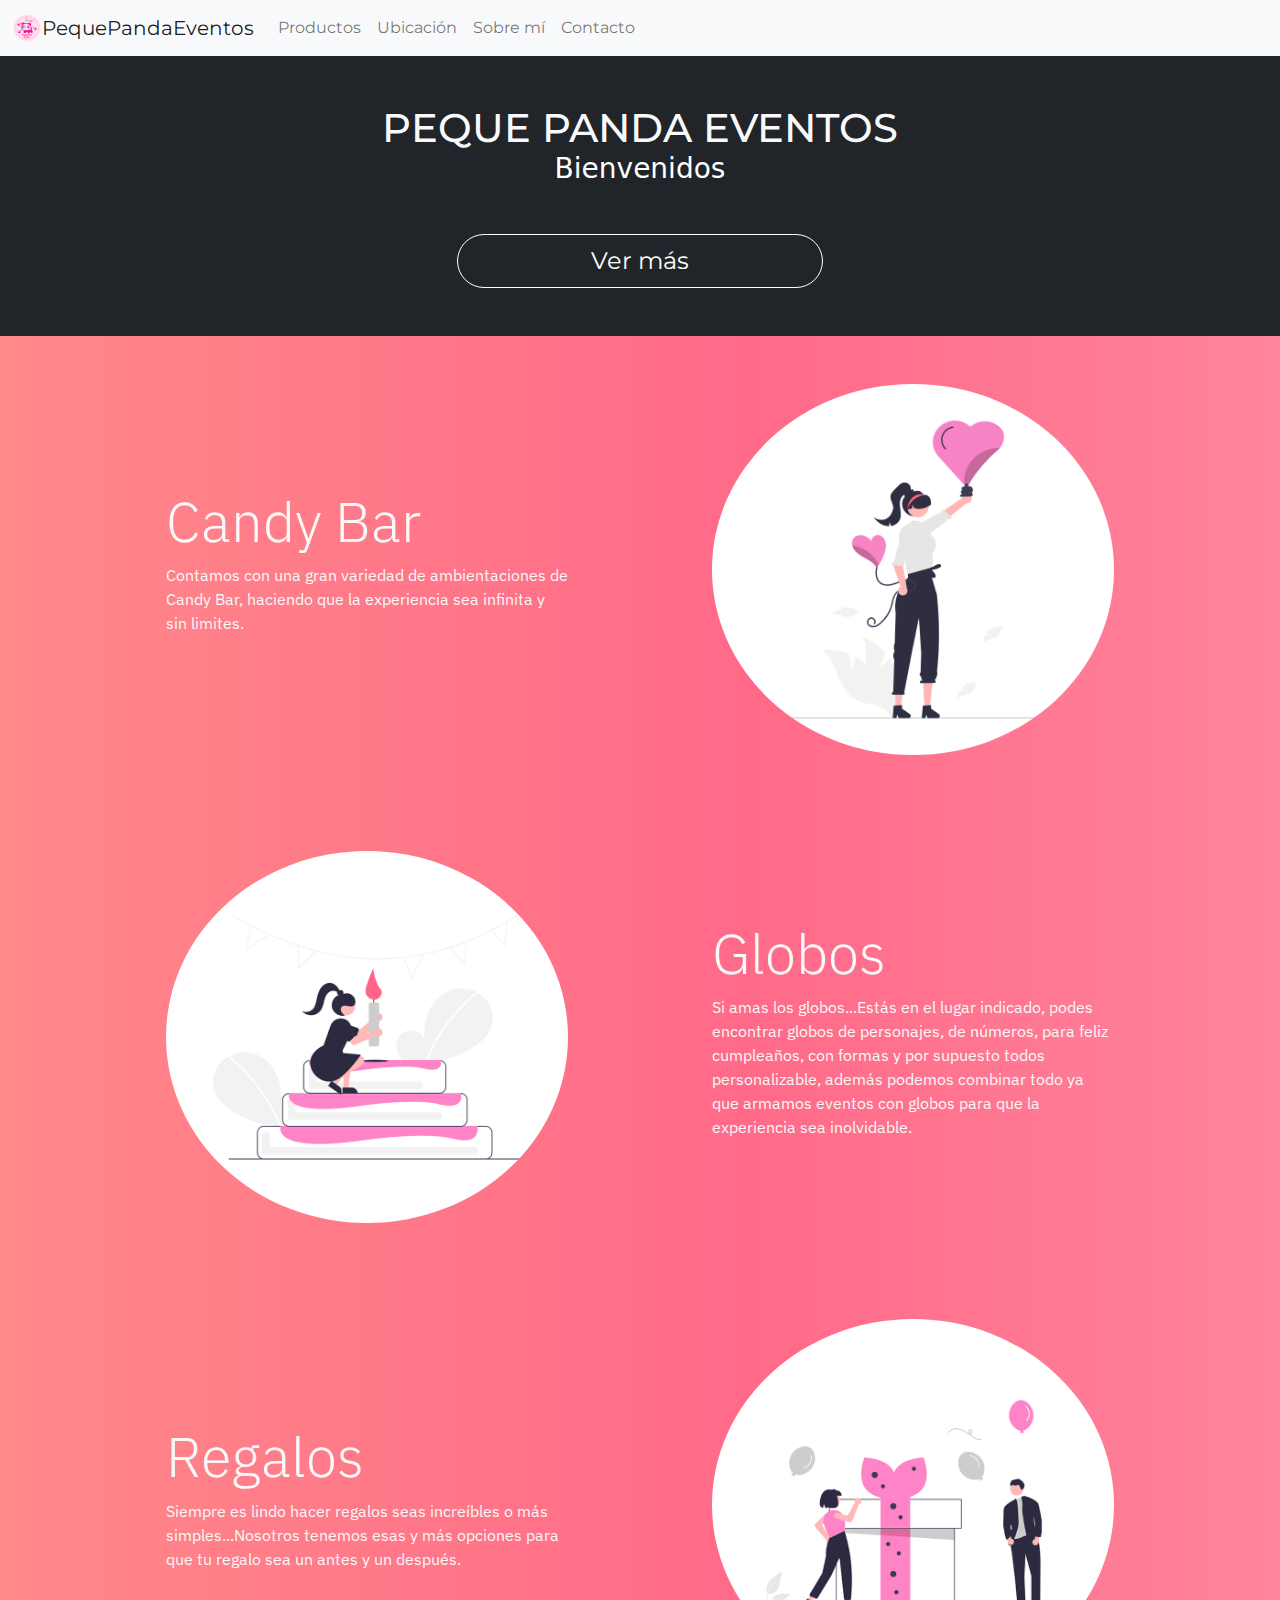
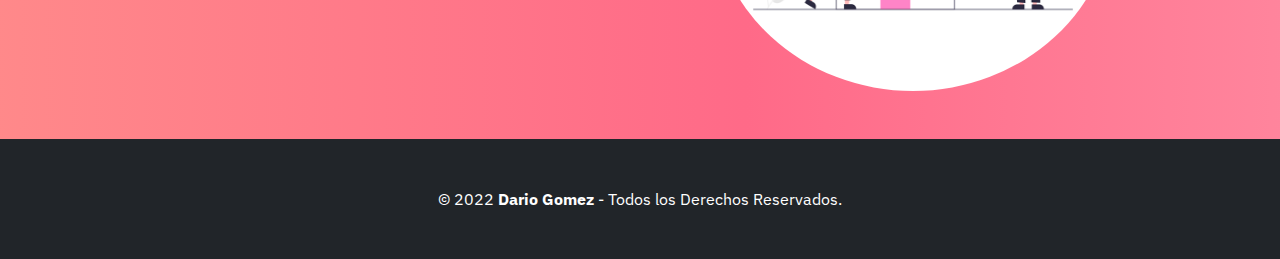
==== index.html @ 3ef7e8fd "primera version" ====
<!DOCTYPE html>
<html lang="es">
<head>
  <meta charset="UTF-8">
  <meta http-equiv="X-UA-Compatible" content="IE=edge">
  <meta name="viewport" content="width=device-width, initial-scale=1">
  <link rel="shortcut icon" href="./media/img/favicon.ico">
  <link rel="preconnect" href="https://fonts.googleapis.com">
  <link rel="preconnect" href="https://fonts.gstatic.com" crossorigin>
  <link href="https://fonts.googleapis.com/css2?family=IBM+Plex+Sans&family=Montserrat:wght@800&display=swap" rel="stylesheet">
  <link rel="stylesheet" href="./css/bootstrap.min.css">
  <link rel="stylesheet" href="./css/estilo.css">
  <title>Inicio-PequePandaEvemtos</title>
</head>
<body>
  <!-- Header-->
  <header>
    <nav class="navbar navbar-expand-lg navbar-light bg-light">
      <div class="container-fluid">
        <img src="./media/img/LOGO.png" width="30" height="30" alt="logo">
        <a class="navbar-brand" href="./index2.html">PequePandaEventos</a>
        <button class="navbar-toggler" type="button" data-bs-toggle="collapse" data-bs-target="#navbarNavDropdown" aria-controls="navbarNavDropdown" aria-expanded="false" aria-label="Toggle navigation">
          <span class="navbar-toggler-icon"></span>
        </button>
        <div class="collapse navbar-collapse" id="navbarNavDropdown">
          <ul class="navbar-nav">
            <li class="nav-item">
              <a class="nav-link" href="./pages/productos.html">Productos</a>
            </li>
            <li class="nav-item">
              <a class="nav-link" href="./pages/ubicacion.html">Ubicación</a>
            </li>
            <li class="nav-item">
              <a class="nav-link" href="./pages/sobremi.html">Sobre mí</a>
            </li>
            <li class="nav-item">
              <a class="nav-link" href="./pages/contacto.html">Contacto</a>
            </li>
          </ul>
        </div>
      </div>
    </nav>
  </header>
  <main>
     <div class="masthead text-center text-white py-5 bg-dark">
      <div class="masthead-content">
          <div class="container px-5">
              <h1 class="masthead-heading mb-0">PEQUE PANDA EVENTOS</h1>
              <h3 class="masthead-subheading mb-0">Bienvenidos</h3>
              <a class="boton btn btn-primary btn-xl rounded-pill mt-5" href="#scroll">Ver más</a>
          </div>
      </div>
      <div class="bg-circle-1 bg-circle"></div>
      <div class="bg-circle-2 bg-circle"></div>
      <div class="bg-circle-3 bg-circle"></div>
      <div class="bg-circle-4 bg-circle"></div>
     </div>
  <!-- Content section 1-->
  <section id="scroll">
      <div class="container px-5">
          <div class="row gx-5 align-items-center">
              <div class="col-lg-6 order-lg-2">
                  <div class="p-5"><img class="img-fluid rounded-circle" src="./media/img/tarjeta1.png" alt="tarjeta1" /></div>
              </div>
              <div class="col-lg-6 order-lg-1">
                  <div class="p-5">
                      <h2 class="display-4">Candy Bar</h2>
                      <p class="text-light">Contamos con una gran variedad de ambientaciones de Candy Bar, haciendo que la experiencia sea infinita y sin limites.</p>
                  </div>
              </div>
          </div>
      </div>
  </section>
  <!-- Content section 2-->
  <section>
      <div class="container px-5">
          <div class="row gx-5 align-items-center">
              <div class="col-lg-6">
                  <div class="p-5"><img class="img-fluid rounded-circle" src="./media/img/tarjeta2.png" alt="..." /></div>
              </div>
              <div class="col-lg-6">
                  <div class="p-5">
                      <h2 class="display-4">Globos</h2>
                      <p class="text-light">Si amas los globos...Estás en el lugar indicado, podes encontrar globos de personajes, de números, para feliz cumpleaños, con formas y por supuesto todos personalizable, además podemos combinar todo ya que armamos eventos con globos para que la experiencia sea inolvidable.</p>
                  </div>
              </div>
          </div>
      </div>
  </section>
  <!-- Content section 3-->
  <section>
      <div class="container px-5">
          <div class="row gx-5 align-items-center">
              <div class="col-lg-6 order-lg-2">
                  <div class="p-5"><img class="img-fluid rounded-circle" src="./media/img/tarjeta3.png" alt="..." /></div>
              </div>
              <div class="col-lg-6 order-lg-1">
                  <div class="p-5">
                      <h2 class="display-4">Regalos</h2>
                      <p class="text-light">Siempre es lindo hacer regalos seas increíbles o más simples...Nosotros tenemos esas y más opciones para que tu regalo sea un antes y un después.</p>
                  </div>
              </div>
          </div>
      </div>
  </section>
  </main>
  <!-- Footer-->
  <footer class="py-5 bg-dark">
    <div class="container"><p class="m-0 text-center text-white">&copy; 2022 <b>Dario Gomez</b> - Todos los Derechos Reservados.</p></div>
</footer>
      <script src="https://cdn.jsdelivr.net/npm/bootstrap@5.0.1/dist/js/bootstrap.bundle.min.js" integrity="sha384-gtEjrD/SeCtmISkJkNUaaKMoLD0//ElJ19smozuHV6z3Iehds+3Ulb9Bn9Plx0x4" crossorigin="anonymous"></script
  </body>
</html>
---- css/estilo.css ----
* {
	margin: 0;
	padding: 0;
	box-sizing: border-box;
}
body{
    background-color: #FF9A8B;
    background-image: linear-gradient(90deg, #FF9A8B 0%, #FF6A88 55%, #FF99AC 100%);
    background-attachment: scroll;
    background-repeat: no-repeat;
    background-position: center top;
    background-size: 165%;
    min-height: 100vh;
}
h1{
    font-family: 'Montserrat', sans-serif;
    color: #f9f9f9;
}
a{
    font-family: 'Montserrat', sans-serif;
    color: #f9f9f9;
}
p{
    font-family: 'IBM Plex Sans', sans-serif;
}
h2{
    font-family: 'IBM Plex Sans', sans-serif;
    color: #f9f9f9;
}

/** header **/
header .navbar-brand {
    transition: 0.3s
}
header .navbar-brand:hover {
    transform: translateY(-10px);
}

header .nav-item {
    transition: 0.3s
}
header .nav-item:hover {
    transform: translateY(-10px);
}


/** main **/
main .boton {
    background-color: transparent;
    color: #fff;
    padding: .5rem 1rem;
    border: 1px solid #fff;
    font-size: 1.5rem;
    width: 35%;
    transition: 0.3s
}
main .boton:hover{
    transform: translateY(-10px);
    background-color: #fff;
    color: #000
}

/** mapa **/

.map-responsive{
    overflow:hidden;
    padding-bottom: 765px;
    position:relative;
	height:0;
}

.map-responsive iframe{
    padding: 2rem;
	height: 100%;
	width:100%;
	position:absolute;
}

/*--  large devices, desktops, 1200px y +  --*/
@media (max-width: 1200px) {
	body {
		font-size: 14px;
	}
}

/*--  large devices desktops, 992px y +  --*/
@media (max-width: 992px) {}

/*--  medium devices, tablets, 768px y +  --*/
@media (max-width: 768px) {}

/*--  small devices, phones, 576px y +  --*/
@media (max-width: 576px) {
    footer {
        font-size: 12px;
    }
}
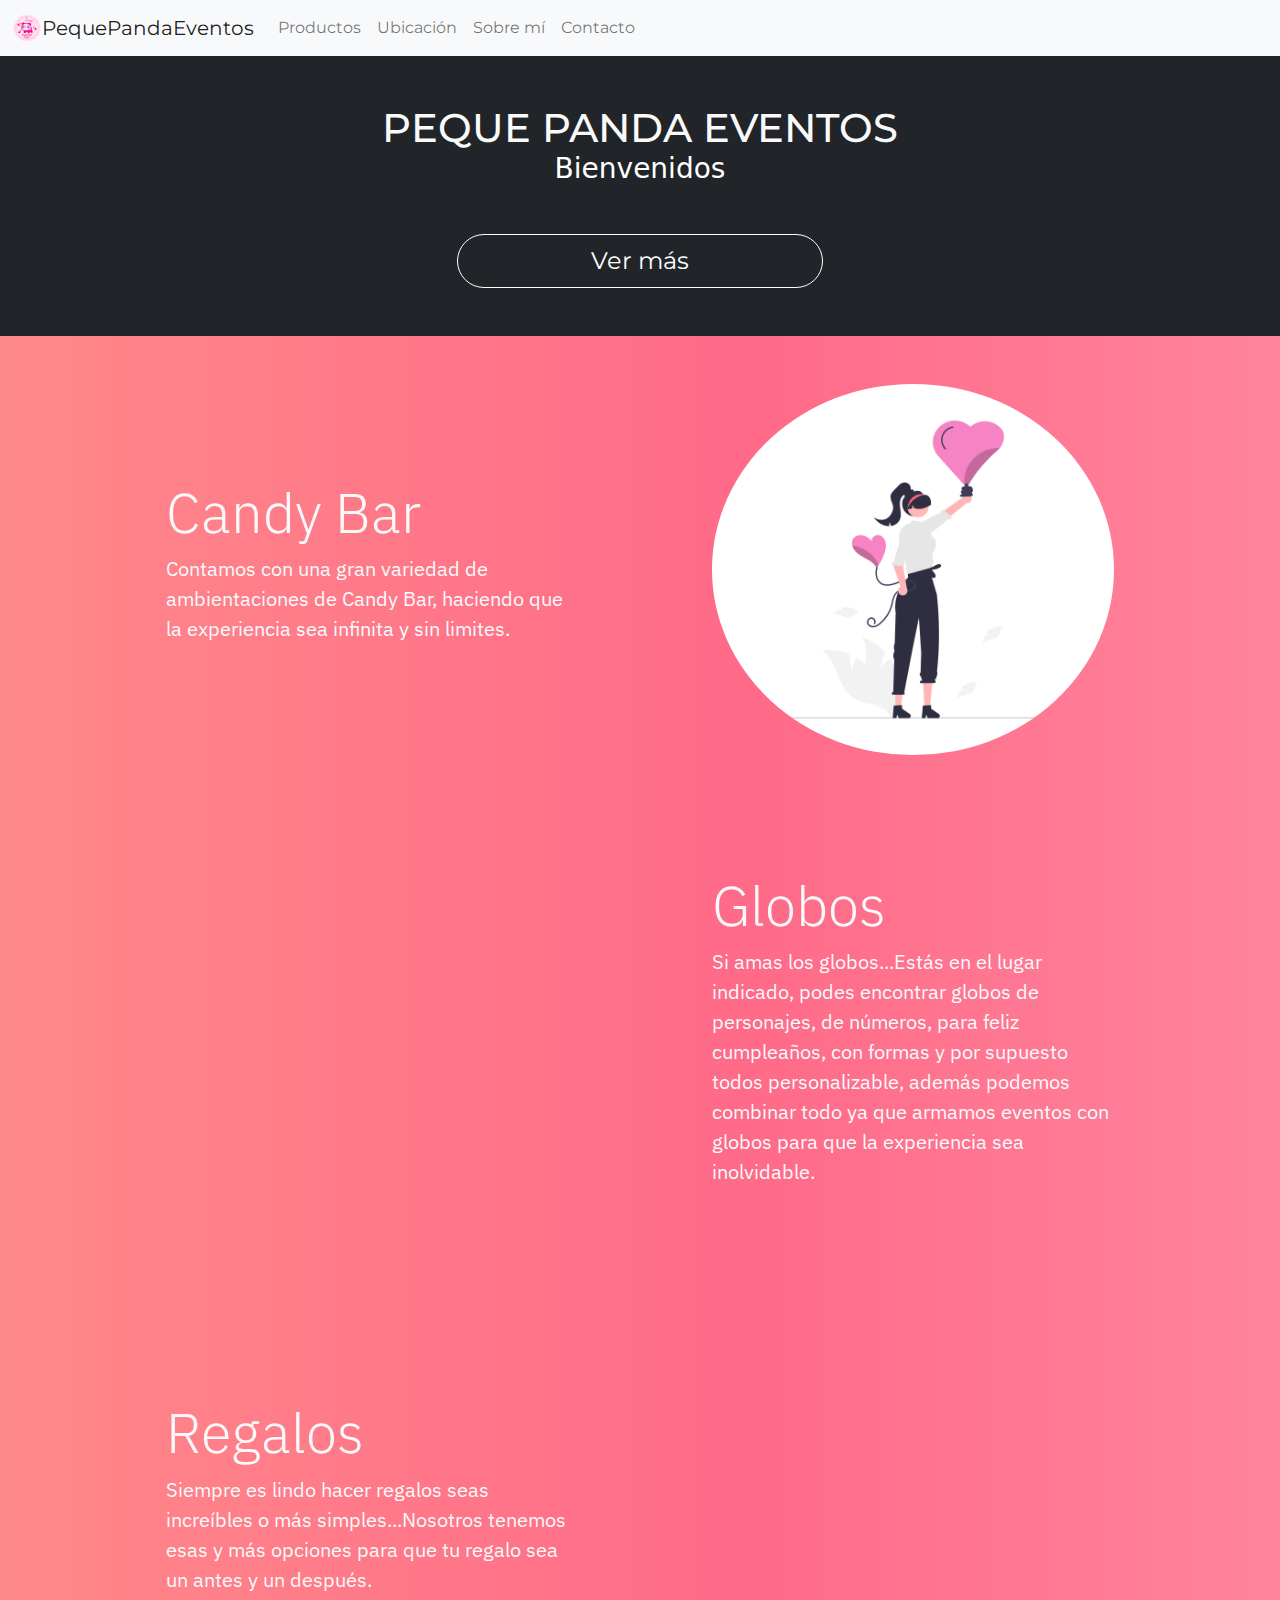
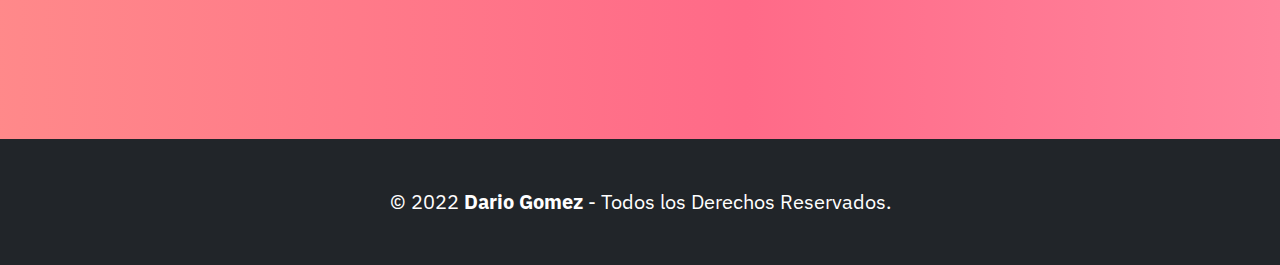
==== commit da94a3a6: "entrega del proyecto final" ====
--- a/index.html
+++ b/index.html
@@ -4,20 +4,24 @@
   <meta charset="UTF-8">
   <meta http-equiv="X-UA-Compatible" content="IE=edge">
   <meta name="viewport" content="width=device-width, initial-scale=1">
+  <meta name="description" content="Servicio de candy bar, globos y regalos en Peque Panda Eventos">
+  <meta name="keywords"  content="Candybar, regalos, eventos, globos, Buenos Aires, ambientaciones, Argentina">
+  <meta name="description" content="PequePandaEventos ofrece servicios de candybar, ambientaciones de todo tipo, desayunos, globos, regalos y mucho más. Obtene experiencias inolvidables para vos, para tu familia, amor o amigos.">
   <link rel="shortcut icon" href="./media/img/favicon.ico">
   <link rel="preconnect" href="https://fonts.googleapis.com">
   <link rel="preconnect" href="https://fonts.gstatic.com" crossorigin>
   <link href="https://fonts.googleapis.com/css2?family=IBM+Plex+Sans&family=Montserrat:wght@800&display=swap" rel="stylesheet">
+  <link href="https://unpkg.com/aos@2.3.1/dist/aos.css" rel="stylesheet">
   <link rel="stylesheet" href="./css/bootstrap.min.css">
   <link rel="stylesheet" href="./css/estilo.css">
-  <title>Inicio-PequePandaEvemtos</title>
+  <title>PequePandaEventos-Inicio</title>
 </head>
 <body>
   <!-- Header-->
   <header>
     <nav class="navbar navbar-expand-lg navbar-light bg-light">
       <div class="container-fluid">
-        <img src="./media/img/LOGO.png" width="30" height="30" alt="logo">
+        <img src="./media/img/LOGO.png" width="30" height="30" alt="logo peque panda eventos">
         <a class="navbar-brand" href="./index2.html">PequePandaEventos</a>
         <button class="navbar-toggler" type="button" data-bs-toggle="collapse" data-bs-target="#navbarNavDropdown" aria-controls="navbarNavDropdown" aria-expanded="false" aria-label="Toggle navigation">
           <span class="navbar-toggler-icon"></span>
@@ -60,7 +64,7 @@
       <div class="container px-5">
           <div class="row gx-5 align-items-center">
               <div class="col-lg-6 order-lg-2">
-                  <div class="p-5"><img class="img-fluid rounded-circle" src="./media/img/tarjeta1.png" alt="tarjeta1" /></div>
+                  <div class="p-5"><img data-aos="fade-left" data-aos-duration="1000" class="img-fluid rounded-circle" src="./media/img/candybar.png" alt="Imagen de candy bar" /></div>
               </div>
               <div class="col-lg-6 order-lg-1">
                   <div class="p-5">
@@ -76,7 +80,7 @@
       <div class="container px-5">
           <div class="row gx-5 align-items-center">
               <div class="col-lg-6">
-                  <div class="p-5"><img class="img-fluid rounded-circle" src="./media/img/tarjeta2.png" alt="..." /></div>
+                  <div class="p-5"><img data-aos="fade-right" data-aos-duration="1000" class="img-fluid rounded-circle" src="./media/img/globos.png" alt="Imagen de globos" /></div>
               </div>
               <div class="col-lg-6">
                   <div class="p-5">
@@ -92,7 +96,7 @@
       <div class="container px-5">
           <div class="row gx-5 align-items-center">
               <div class="col-lg-6 order-lg-2">
-                  <div class="p-5"><img class="img-fluid rounded-circle" src="./media/img/tarjeta3.png" alt="..." /></div>
+                  <div class="p-5"><img data-aos="fade-left" data-aos-duration="1000" class="img-fluid rounded-circle" src="./media/img/regalos.png" alt="imagen de regalo" /></div>
               </div>
               <div class="col-lg-6 order-lg-1">
                   <div class="p-5">
@@ -108,6 +112,11 @@
   <footer class="py-5 bg-dark">
     <div class="container"><p class="m-0 text-center text-white">&copy; 2022 <b>Dario Gomez</b> - Todos los Derechos Reservados.</p></div>
 </footer>
-      <script src="https://cdn.jsdelivr.net/npm/bootstrap@5.0.1/dist/js/bootstrap.bundle.min.js" integrity="sha384-gtEjrD/SeCtmISkJkNUaaKMoLD0//ElJ19smozuHV6z3Iehds+3Ulb9Bn9Plx0x4" crossorigin="anonymous"></script
+      <script src="https://cdn.jsdelivr.net/npm/bootstrap@5.0.1/dist/js/bootstrap.bundle.min.js" integrity="sha384-gtEjrD/SeCtmISkJkNUaaKMoLD0//ElJ19smozuHV6z3Iehds+3Ulb9Bn9Plx0x4" crossorigin="anonymous">
+      </script>
+      <script src="https://unpkg.com/aos@2.3.1/dist/aos.js"></script>
+      <script>
+        AOS.init();
+      </script>
   </body>
 </html>--- a/css/estilo.css
+++ b/css/estilo.css
@@ -22,6 +22,7 @@
 }
 p{
     font-family: 'IBM Plex Sans', sans-serif;
+    font-size: 20px;
 }
 h2{
     font-family: 'IBM Plex Sans', sans-serif;
@@ -94,4 +95,4 @@
     footer {
         font-size: 12px;
     }
-}
+}